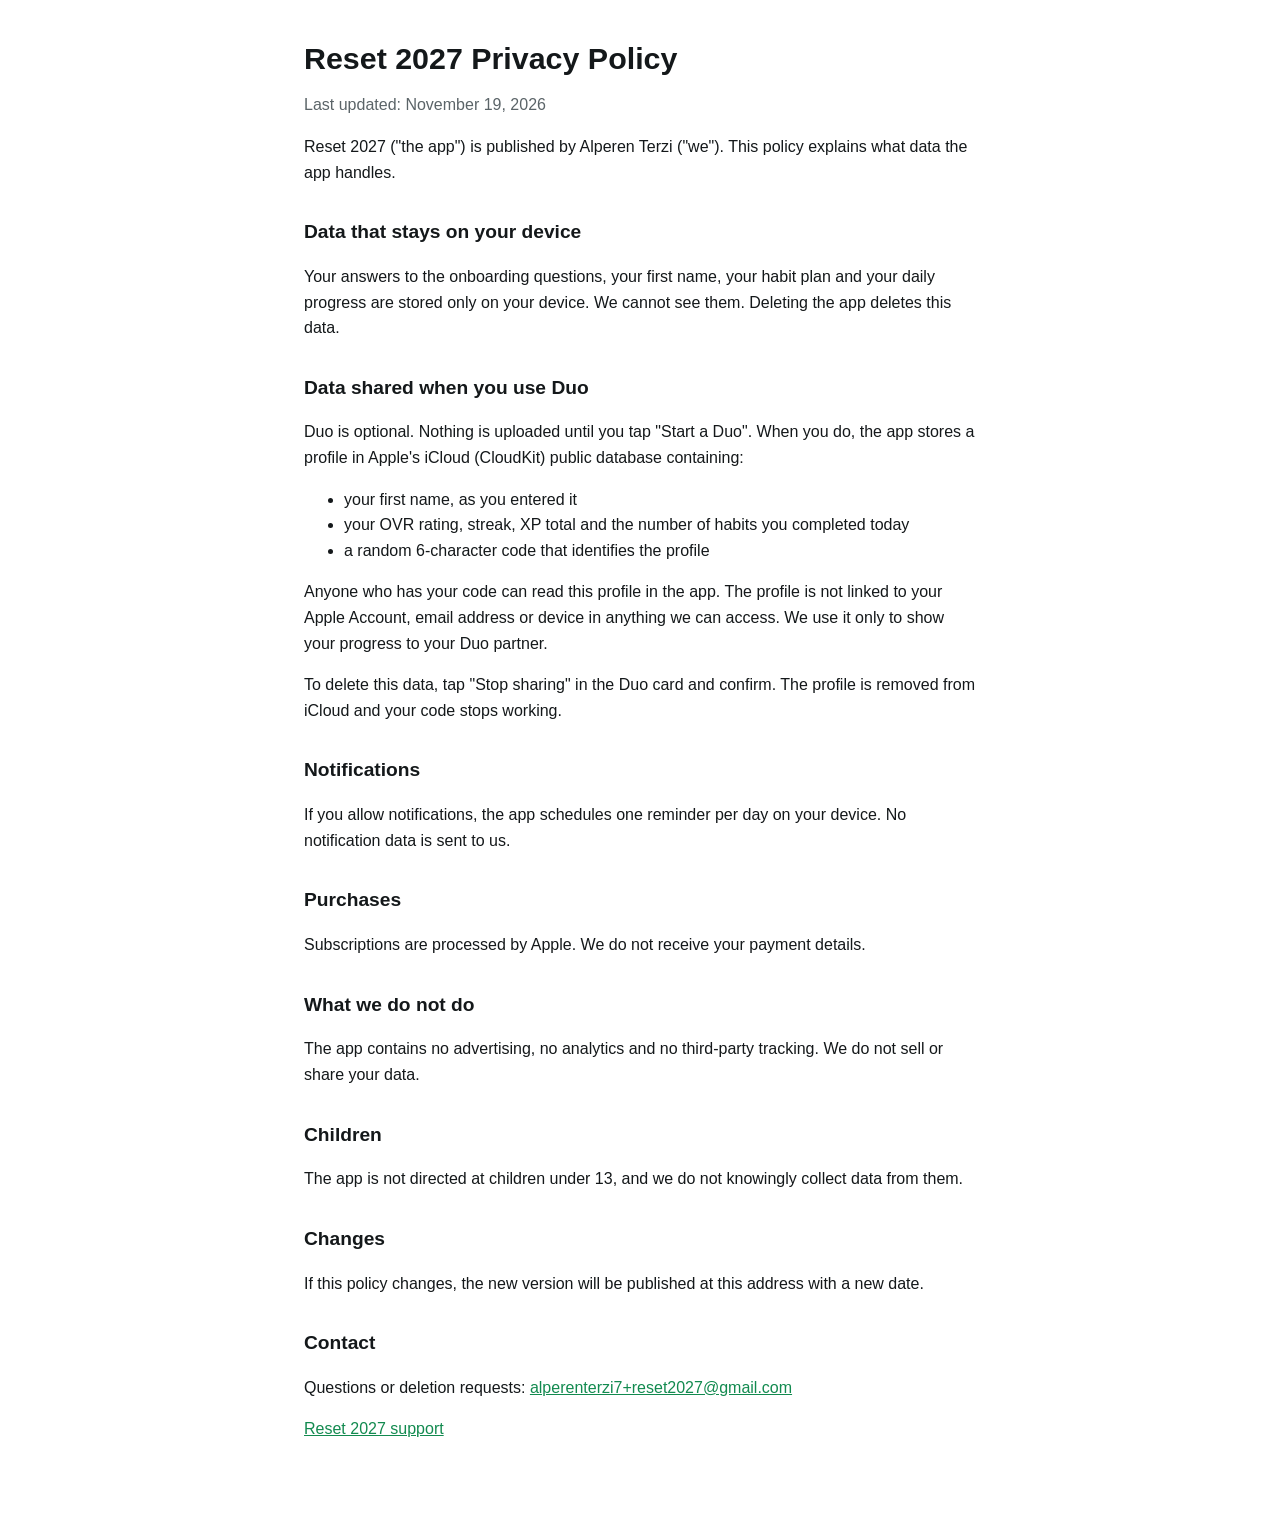
==== privacy.html @ 3a88edd2 "docs: add Reset 2027 privacy and support pages" ====
<!doctype html>
<html lang="en">
<head>
  <meta charset="utf-8">
  <meta name="viewport" content="width=device-width, initial-scale=1">
  <title>Reset 2027 Privacy Policy</title>
  <link rel="stylesheet" href="style.css">
</head>
<body>
  <main>
    <h1>Reset 2027 Privacy Policy</h1>
    <p class="muted">Last updated: November 19, 2026</p>

    <p>Reset 2027 ("the app") is published by Alperen Terzi ("we"). This policy explains what data the app handles.</p>

    <h2>Data that stays on your device</h2>
    <p>Your answers to the onboarding questions, your first name, your habit plan and your daily progress are stored only on your device. We cannot see them. Deleting the app deletes this data.</p>

    <h2>Data shared when you use Duo</h2>
    <p>Duo is optional. Nothing is uploaded until you tap "Start a Duo". When you do, the app stores a profile in Apple's iCloud (CloudKit) public database containing:</p>
    <ul>
      <li>your first name, as you entered it</li>
      <li>your OVR rating, streak, XP total and the number of habits you completed today</li>
      <li>a random 6-character code that identifies the profile</li>
    </ul>
    <p>Anyone who has your code can read this profile in the app. The profile is not linked to your Apple Account, email address or device in anything we can access. We use it only to show your progress to your Duo partner.</p>
    <p>To delete this data, tap "Stop sharing" in the Duo card and confirm. The profile is removed from iCloud and your code stops working.</p>

    <h2>Notifications</h2>
    <p>If you allow notifications, the app schedules one reminder per day on your device. No notification data is sent to us.</p>

    <h2>Purchases</h2>
    <p>Subscriptions are processed by Apple. We do not receive your payment details.</p>

    <h2>What we do not do</h2>
    <p>The app contains no advertising, no analytics and no third-party tracking. We do not sell or share your data.</p>

    <h2>Children</h2>
    <p>The app is not directed at children under 13, and we do not knowingly collect data from them.</p>

    <h2>Changes</h2>
    <p>If this policy changes, the new version will be published at this address with a new date.</p>

    <h2>Contact</h2>
    <p>Questions or deletion requests: <a href="mailto:alperenterzi7+reset2027@gmail.com">alperenterzi7+reset2027@gmail.com</a></p>

    <p><a href="./">Reset 2027 support</a></p>
  </main>
</body>
</html>
---- style.css ----
:root {
  color-scheme: light dark;
  --text: #14181a;
  --muted: #5b6468;
  --bg: #ffffff;
  --accent: #128a4f;
}

@media (prefers-color-scheme: dark) {
  :root {
    --text: #f1f4f2;
    --muted: #9aa4a0;
    --bg: #080d0a;
    --accent: #5cf29e;
  }
}

body {
  margin: 0 auto;
  max-width: 42rem;
  padding: 2.5rem 1rem 4rem;
  background: var(--bg);
  color: var(--text);
  font: 1rem/1.6 -apple-system, BlinkMacSystemFont, "Segoe UI", Roboto, sans-serif;
}

h1 { font-size: 1.9rem; line-height: 1.2; margin: 0 0 0.25rem; }
h2 { font-size: 1.2rem; margin: 2rem 0 0.5rem; }
a { color: var(--accent); }
.muted { color: var(--muted); }
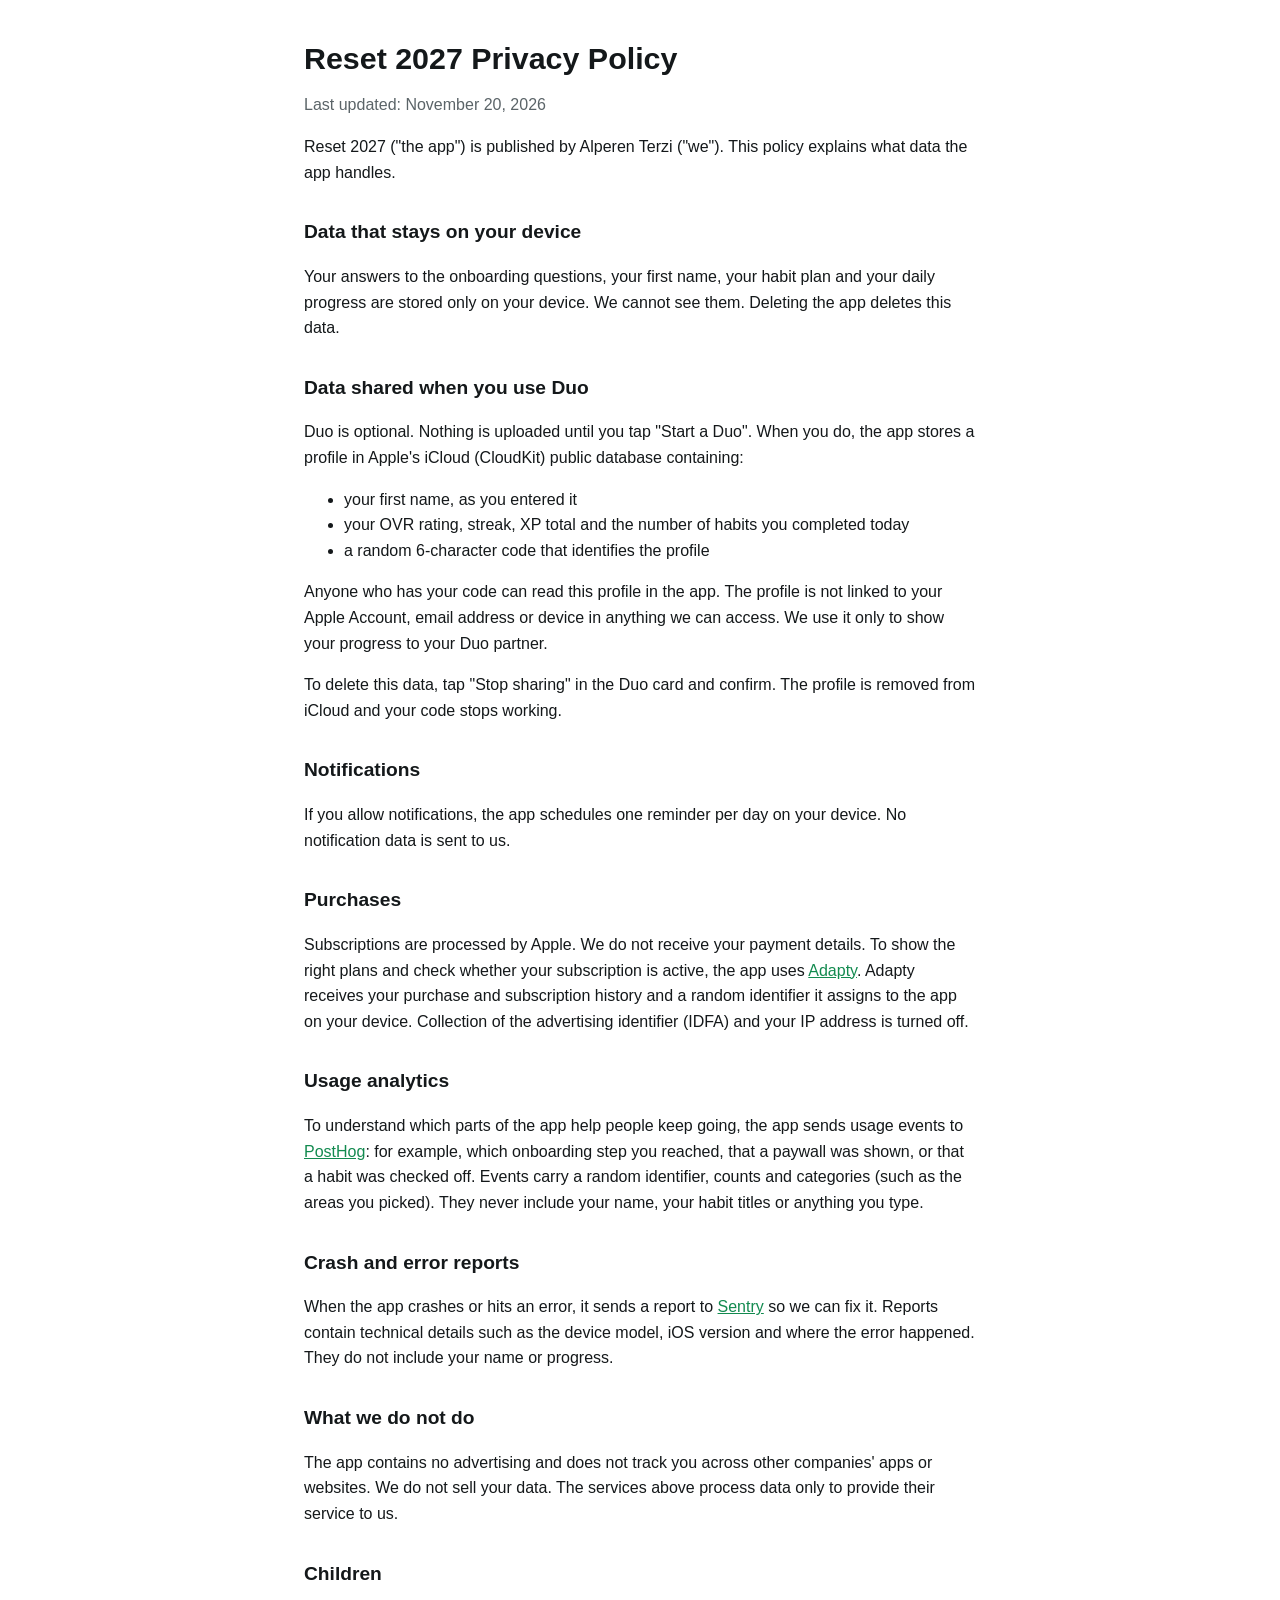
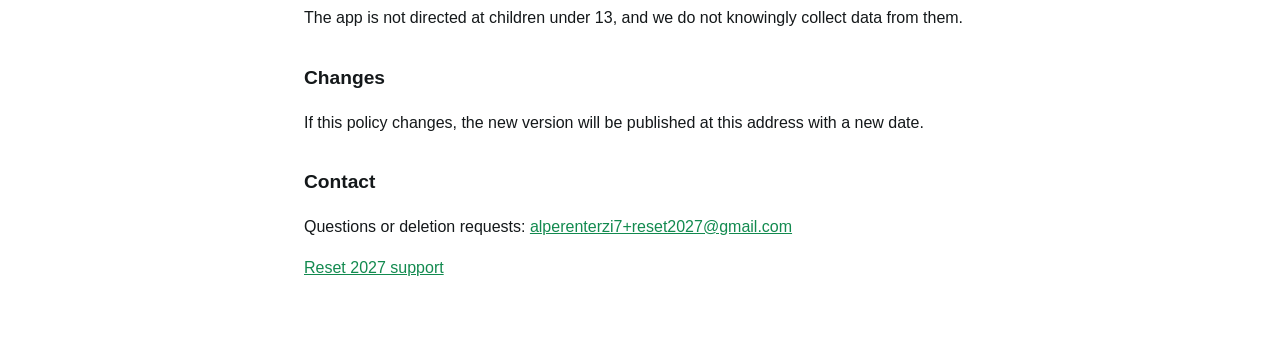
==== commit 04a8c4c8: "docs: name Adapty, PostHog and Sentry in the privacy policy" ====
--- a/privacy.html
+++ b/privacy.html
@@ -9,7 +9,7 @@
 <body>
   <main>
     <h1>Reset 2027 Privacy Policy</h1>
-    <p class="muted">Last updated: November 19, 2026</p>
+    <p class="muted">Last updated: November 20, 2026</p>
 
     <p>Reset 2027 ("the app") is published by Alperen Terzi ("we"). This policy explains what data the app handles.</p>
 
@@ -30,10 +30,16 @@
     <p>If you allow notifications, the app schedules one reminder per day on your device. No notification data is sent to us.</p>
 
     <h2>Purchases</h2>
-    <p>Subscriptions are processed by Apple. We do not receive your payment details.</p>
+    <p>Subscriptions are processed by Apple. We do not receive your payment details. To show the right plans and check whether your subscription is active, the app uses <a href="https://adapty.io/privacy">Adapty</a>. Adapty receives your purchase and subscription history and a random identifier it assigns to the app on your device. Collection of the advertising identifier (IDFA) and your IP address is turned off.</p>
+
+    <h2>Usage analytics</h2>
+    <p>To understand which parts of the app help people keep going, the app sends usage events to <a href="https://posthog.com/privacy">PostHog</a>: for example, which onboarding step you reached, that a paywall was shown, or that a habit was checked off. Events carry a random identifier, counts and categories (such as the areas you picked). They never include your name, your habit titles or anything you type.</p>
+
+    <h2>Crash and error reports</h2>
+    <p>When the app crashes or hits an error, it sends a report to <a href="https://sentry.io/privacy/">Sentry</a> so we can fix it. Reports contain technical details such as the device model, iOS version and where the error happened. They do not include your name or progress.</p>
 
     <h2>What we do not do</h2>
-    <p>The app contains no advertising, no analytics and no third-party tracking. We do not sell or share your data.</p>
+    <p>The app contains no advertising and does not track you across other companies' apps or websites. We do not sell your data. The services above process data only to provide their service to us.</p>
 
     <h2>Children</h2>
     <p>The app is not directed at children under 13, and we do not knowingly collect data from them.</p>
